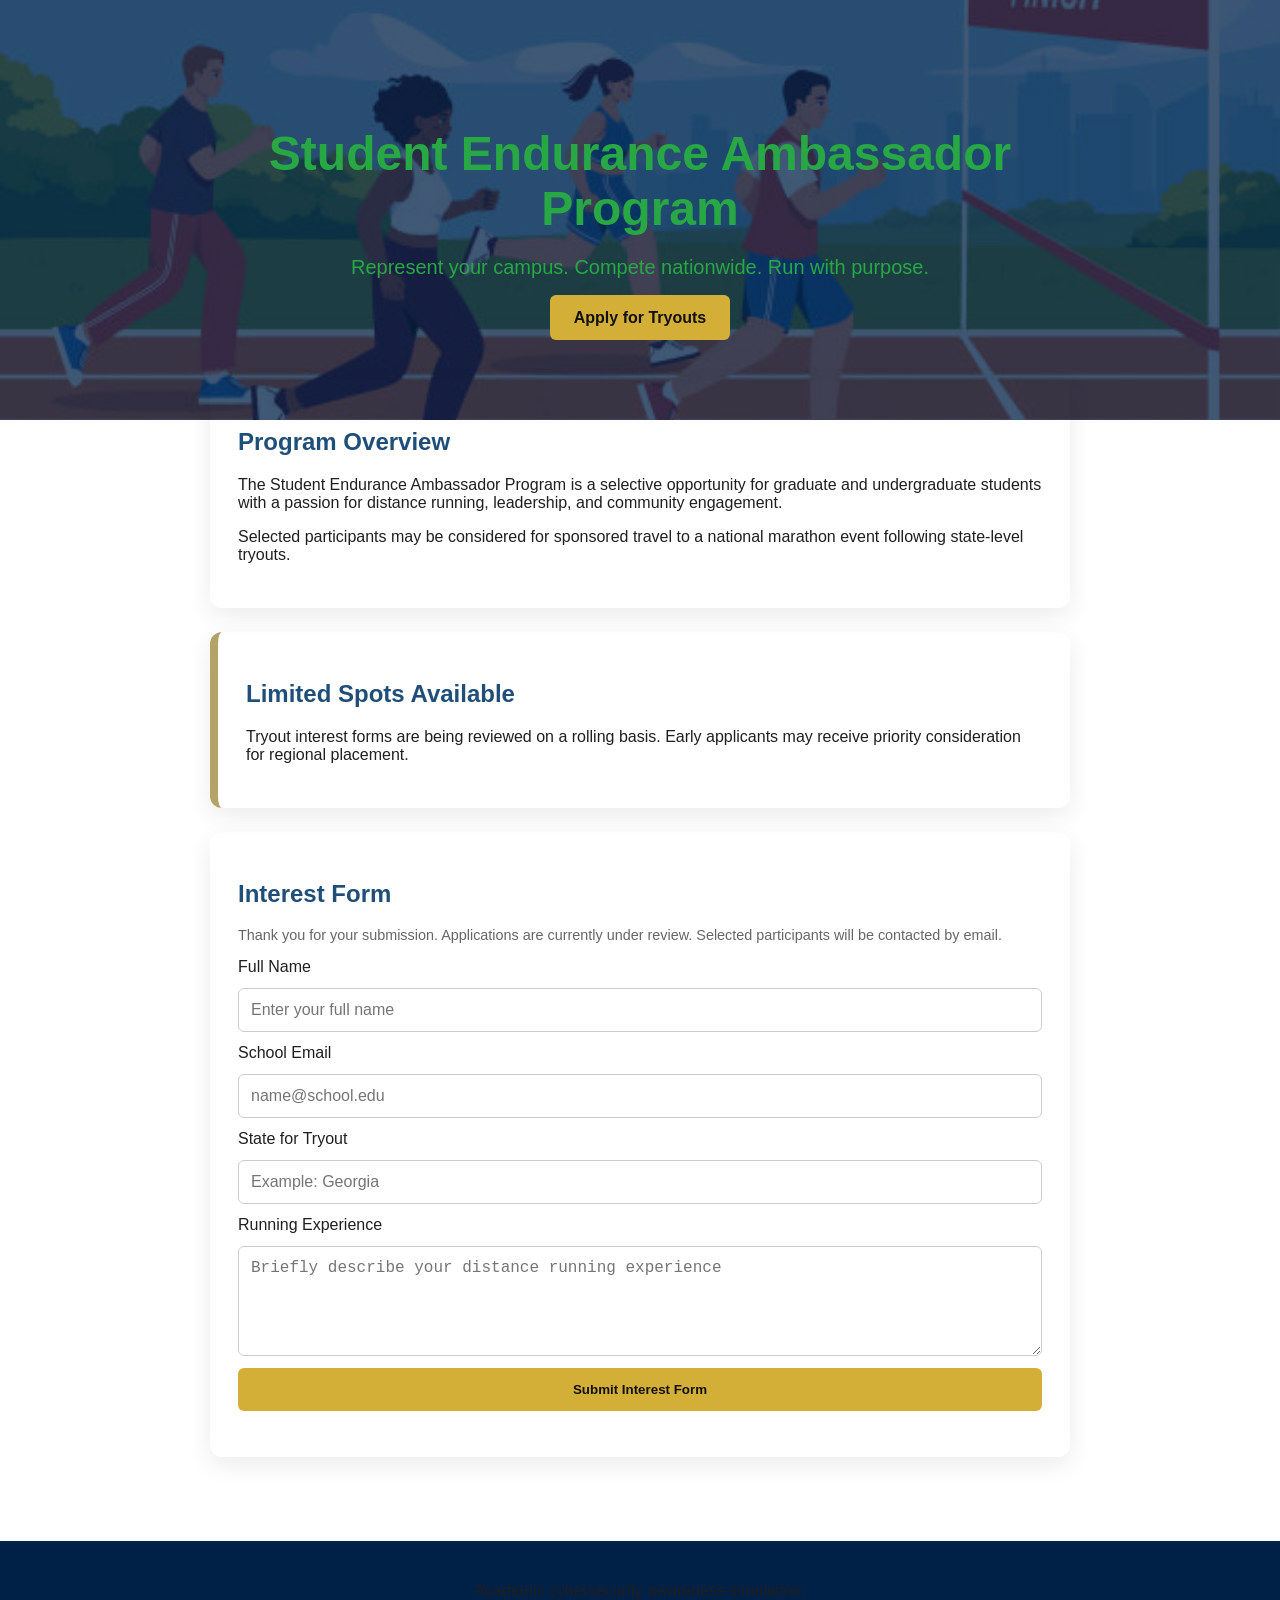
==== index.html @ a37d9046 "Update index.html" ====
<!DOCTYPE html>
<html lang="en">
<head>
  <meta charset="UTF-8" />
  <meta name="viewport" content="width=device-width, initial-scale=1.0" />
  <title>Student Endurance Ambassador Program</title>
  <link rel="stylesheet" href="styles.css" />
</head>
<body>

  <header class="hero">
    <div class="overlay">
      <h1>Student Endurance Ambassador Program</h1>
      <p>Represent your campus. Compete nationwide. Run with purpose.</p>
      <a href="#apply" class="button">Apply for Tryouts</a>
    </div>
  </header>

  <main>
    <section class="card">
      <h2>Program Overview</h2>
      <p>
        The Student Endurance Ambassador Program is a selective opportunity for
        graduate and undergraduate students with a passion for distance running,
        leadership, and community engagement.
      </p>
      <p>
        Selected participants may be considered for sponsored travel to a national
        marathon event following state-level tryouts.
      </p>
    </section>

    <section class="card highlight">
      <h2>Limited Spots Available</h2>
      <p>
        Tryout interest forms are being reviewed on a rolling basis. Early
        applicants may receive priority consideration for regional placement.
      </p>
    </section>

    <section class="card" id="apply">
      <h2>Interest Form</h2>
      <p class="note">
        Thank you for your submission.
        Applications are currently under review.
        Selected participants will be contacted by email.
      </p>

      <form id="registrationForm">
        <label>Full Name</label>
        <input type="text" placeholder="Enter your full name" required />

        <label>School Email</label>
        <input type="email" placeholder="name@school.edu" required />

        <label>State for Tryout</label>
        <input type="text" placeholder="Example: Georgia" required />

        <label>Running Experience</label>
        <textarea placeholder="Briefly describe your distance running experience"></textarea>

        <button type="submit">Submit Interest Form</button>
      </form>

      <p id="message"></p>
    </section>
  </main>

  <footer>
    <p>Academic cybersecurity awareness simulation.</p>
  </footer>

  <script>
    document.getElementById("registrationForm").addEventListener("submit", function(event) {
      event.preventDefault();

      // Safety: this page does not collect, save, transmit, or log any form data.
      document.getElementById("message").textContent =
        "Thank you for your submission.
        Applications are currently under review.
        Selected participants will be contacted by email.";

      this.reset();
    });
  </script>

</body>
</html>
---- styles.css ----
* {
  box-sizing: border-box;
}

body {
  margin: 0;
  font-family: Arial, Helvetica, sans-serif;
  background: #ffffff;
  color: #1f1f1f;
}

.hero {
  min-height: 420px;
  background:
    linear-gradient(rgba(0, 33, 71, 0.75), rgba(0, 33, 71, 0.75)),
    url("images/banner.jpg");
  background-size: cover;
  background-position: center;
  color: #28a745;
  display: flex;
  align-items: center;
  justify-content: center;
  text-align: center;
  padding: 40px;
}

.overlay {
  max-width: 800px;
}

.hero h1 {
  font-size: 3rem;
  margin-bottom: 15px;
}

.hero p {
  font-size: 1.25rem;
  margin-bottom: 30px;
}

.button,
button {
  background: #d4af37;
  color: #111;
  border: none;
  padding: 14px 24px;
  font-weight: bold;
  border-radius: 6px;
  cursor: pointer;
  text-decoration: none;
}

.button:hover,
button:hover {
  background: #c7b87b;
}

main {
  max-width: 900px;
  margin: -60px auto 40px;
  padding: 20px;
}

.card {
  background: f0f7ff;
  padding: 28px;
  margin-bottom: 24px;
  border-radius: 12px;
  box-shadow: 0 8px 24px rgba(0, 0, 0, 0.08);
}

.highlight {
  border-left: 8px solid #b3a369;
}

h2 {
  color: #1f4e79;
}

.note {
  font-size: 0.9rem;
  color: #666;
}

form {
  display: flex;
  flex-direction: column;
  gap: 12px;
}

input,
textarea {
  padding: 12px;
  border: 1px solid #ccc;
  border-radius: 6px;
  font-size: 1rem;
}

textarea {
  min-height: 110px;
}

#message {
  margin-top: 18px;
  font-weight: bold;
  color: #006400;
}

footer {
  text-align: center;
  padding: 25px;
  background: #002147;
  color: d4af37;
}
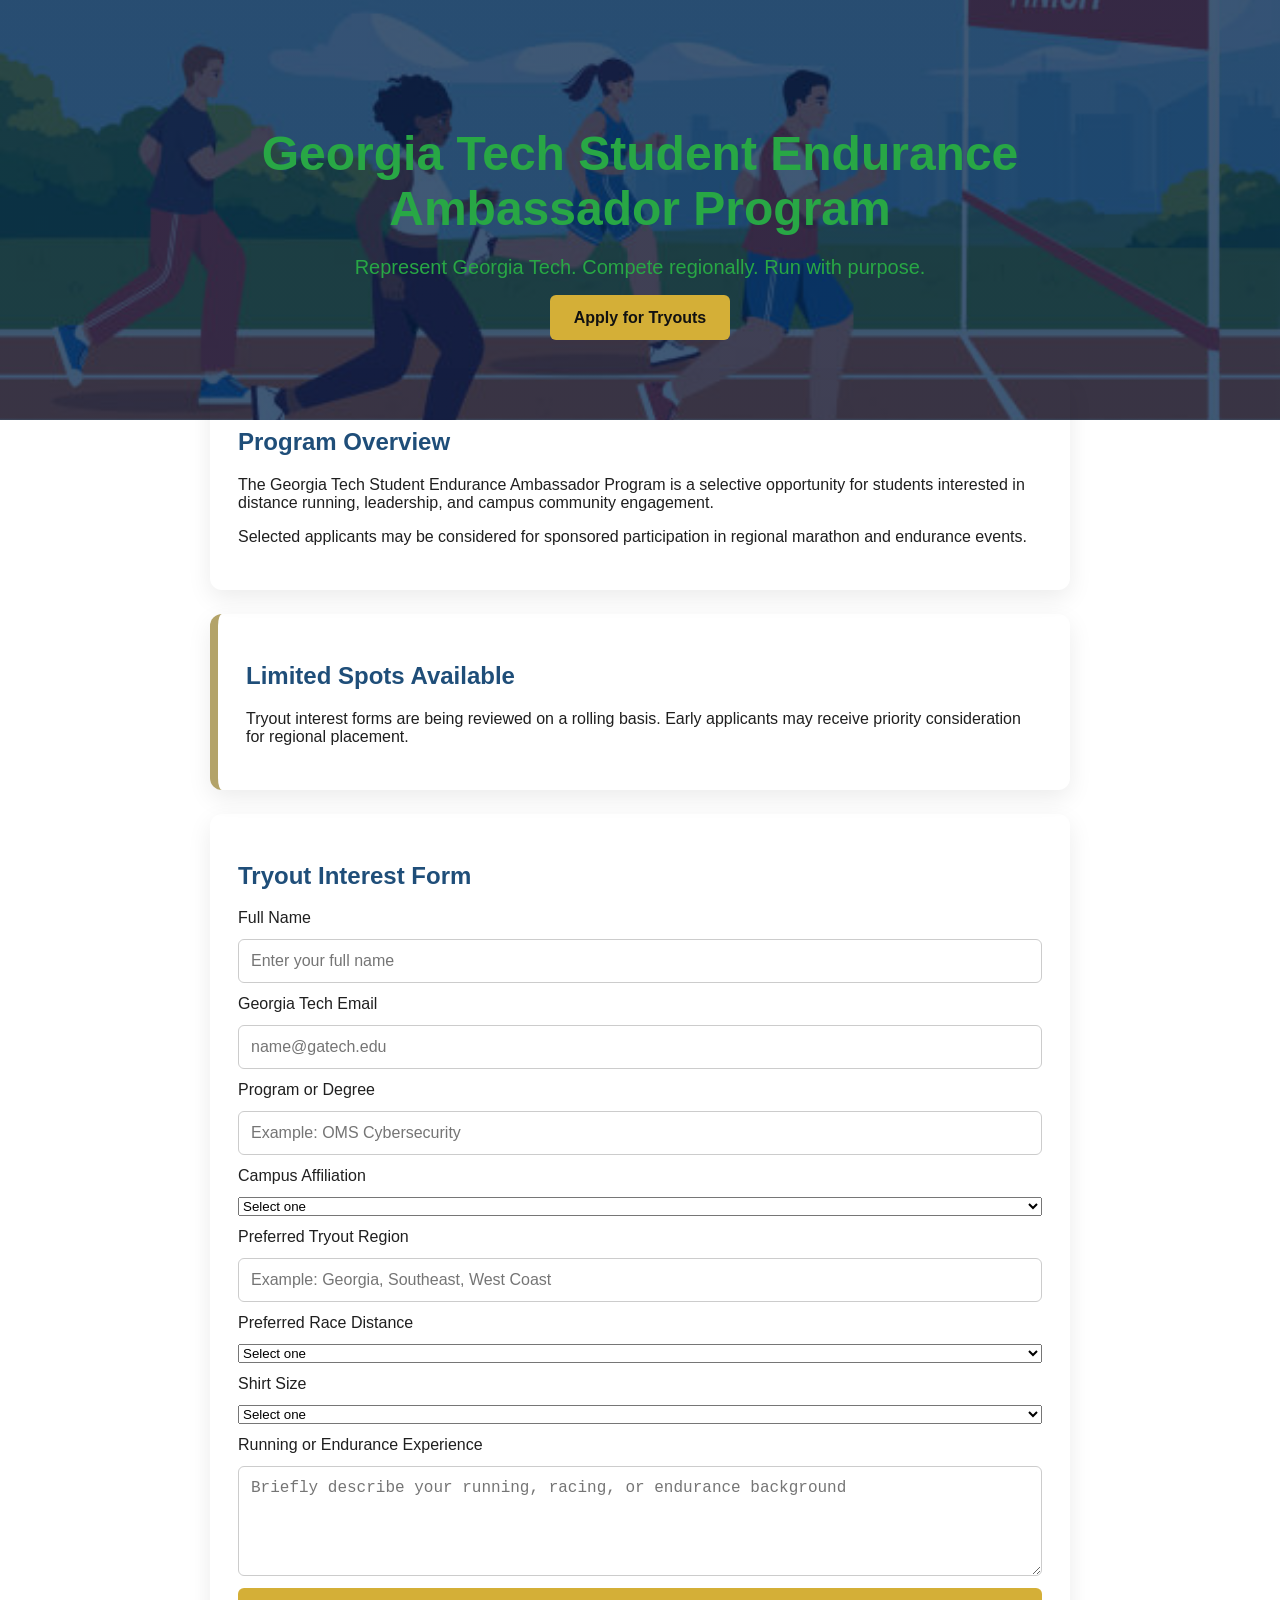
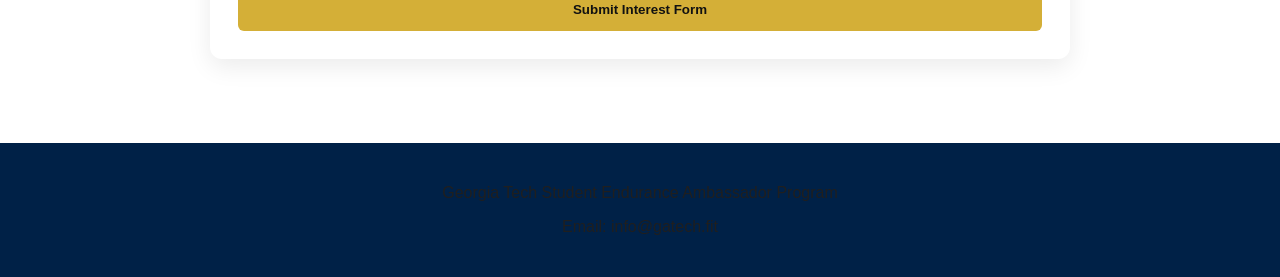
==== commit 0ecfc7cd: "Update index.html" ====
--- a/index.html
+++ b/index.html
@@ -3,15 +3,15 @@
 <head>
   <meta charset="UTF-8" />
   <meta name="viewport" content="width=device-width, initial-scale=1.0" />
-  <title>Student Endurance Ambassador Program</title>
+  <title>Georgia Tech Student Endurance Ambassador Program</title>
   <link rel="stylesheet" href="styles.css" />
 </head>
 <body>
 
   <header class="hero">
     <div class="overlay">
-      <h1>Student Endurance Ambassador Program</h1>
-      <p>Represent your campus. Compete nationwide. Run with purpose.</p>
+      <h1>Georgia Tech Student Endurance Ambassador Program</h1>
+      <p>Represent Georgia Tech. Compete regionally. Run with purpose.</p>
       <a href="#apply" class="button">Apply for Tryouts</a>
     </div>
   </header>
@@ -20,13 +20,13 @@
     <section class="card">
       <h2>Program Overview</h2>
       <p>
-        The Student Endurance Ambassador Program is a selective opportunity for
-        graduate and undergraduate students with a passion for distance running,
-        leadership, and community engagement.
+        The Georgia Tech Student Endurance Ambassador Program is a selective
+        opportunity for students interested in distance running, leadership,
+        and campus community engagement.
       </p>
       <p>
-        Selected participants may be considered for sponsored travel to a national
-        marathon event following state-level tryouts.
+        Selected applicants may be considered for sponsored participation in
+        regional marathon and endurance events.
       </p>
     </section>
 
@@ -39,48 +39,73 @@
     </section>
 
     <section class="card" id="apply">
-      <h2>Interest Form</h2>
-      <p class="note">
-        Thank you for your submission.
-        Applications are currently under review.
-        Selected participants will be contacted by email.
-      </p>
+      <h2>Tryout Interest Form</h2>
 
       <form id="registrationForm">
-        <label>Full Name</label>
-        <input type="text" placeholder="Enter your full name" required />
+        <label for="name">Full Name</label>
+        <input id="name" type="text" placeholder="Enter your full name" required />
 
-        <label>School Email</label>
-        <input type="email" placeholder="name@school.edu" required />
+        <label for="email">Georgia Tech Email</label>
+        <input id="email" type="email" placeholder="name@gatech.edu" required />
 
-        <label>State for Tryout</label>
-        <input type="text" placeholder="Example: Georgia" required />
+        <label for="program">Program or Degree</label>
+        <input id="program" type="text" placeholder="Example: OMS Cybersecurity" required />
 
-        <label>Running Experience</label>
-        <textarea placeholder="Briefly describe your distance running experience"></textarea>
+        <label for="affiliation">Campus Affiliation</label>
+        <select id="affiliation" required>
+          <option value="">Select one</option>
+          <option>Undergraduate Student</option>
+          <option>Graduate Student</option>
+          <option>Online Master's Student</option>
+          <option>Teaching Assistant</option>
+          <option>Faculty or Staff</option>
+        </select>
+
+        <label for="region">Preferred Tryout Region</label>
+        <input id="region" type="text" placeholder="Example: Georgia, Southeast, West Coast" required />
+
+        <label for="distance">Preferred Race Distance</label>
+        <select id="distance" required>
+          <option value="">Select one</option>
+          <option>5K</option>
+          <option>10K</option>
+          <option>Half Marathon</option>
+          <option>Marathon</option>
+          <option>Triathlon / Multi-sport</option>
+        </select>
+
+        <label for="shirt">Shirt Size</label>
+        <select id="shirt">
+          <option value="">Select one</option>
+          <option>XS</option>
+          <option>S</option>
+          <option>M</option>
+          <option>L</option>
+          <option>XL</option>
+          <option>XXL</option>
+        </select>
+
+        <label for="experience">Running or Endurance Experience</label>
+        <textarea id="experience" placeholder="Briefly describe your running, racing, or endurance background"></textarea>
 
         <button type="submit">Submit Interest Form</button>
       </form>
-
-      <p id="message"></p>
     </section>
   </main>
 
   <footer>
-    <p>Academic cybersecurity awareness simulation.</p>
+    <p>Georgia Tech Student Endurance Ambassador Program</p>
+    <p>Email: info@gatech.fit</p>
   </footer>
 
   <script>
-    document.getElementById("registrationForm").addEventListener("submit", function(event) {
+    const form = document.getElementById("registrationForm");
+
+    form.addEventListener("submit", function(event) {
       event.preventDefault();
 
-      // Safety: this page does not collect, save, transmit, or log any form data.
-      document.getElementById("message").textContent =
-        "Thank you for your submission.
-        Applications are currently under review.
-        Selected participants will be contacted by email.";
-
-      this.reset();
+      // No form data is stored, logged, or transmitted.
+      window.location.assign("confirmation.html");
     });
   </script>
 
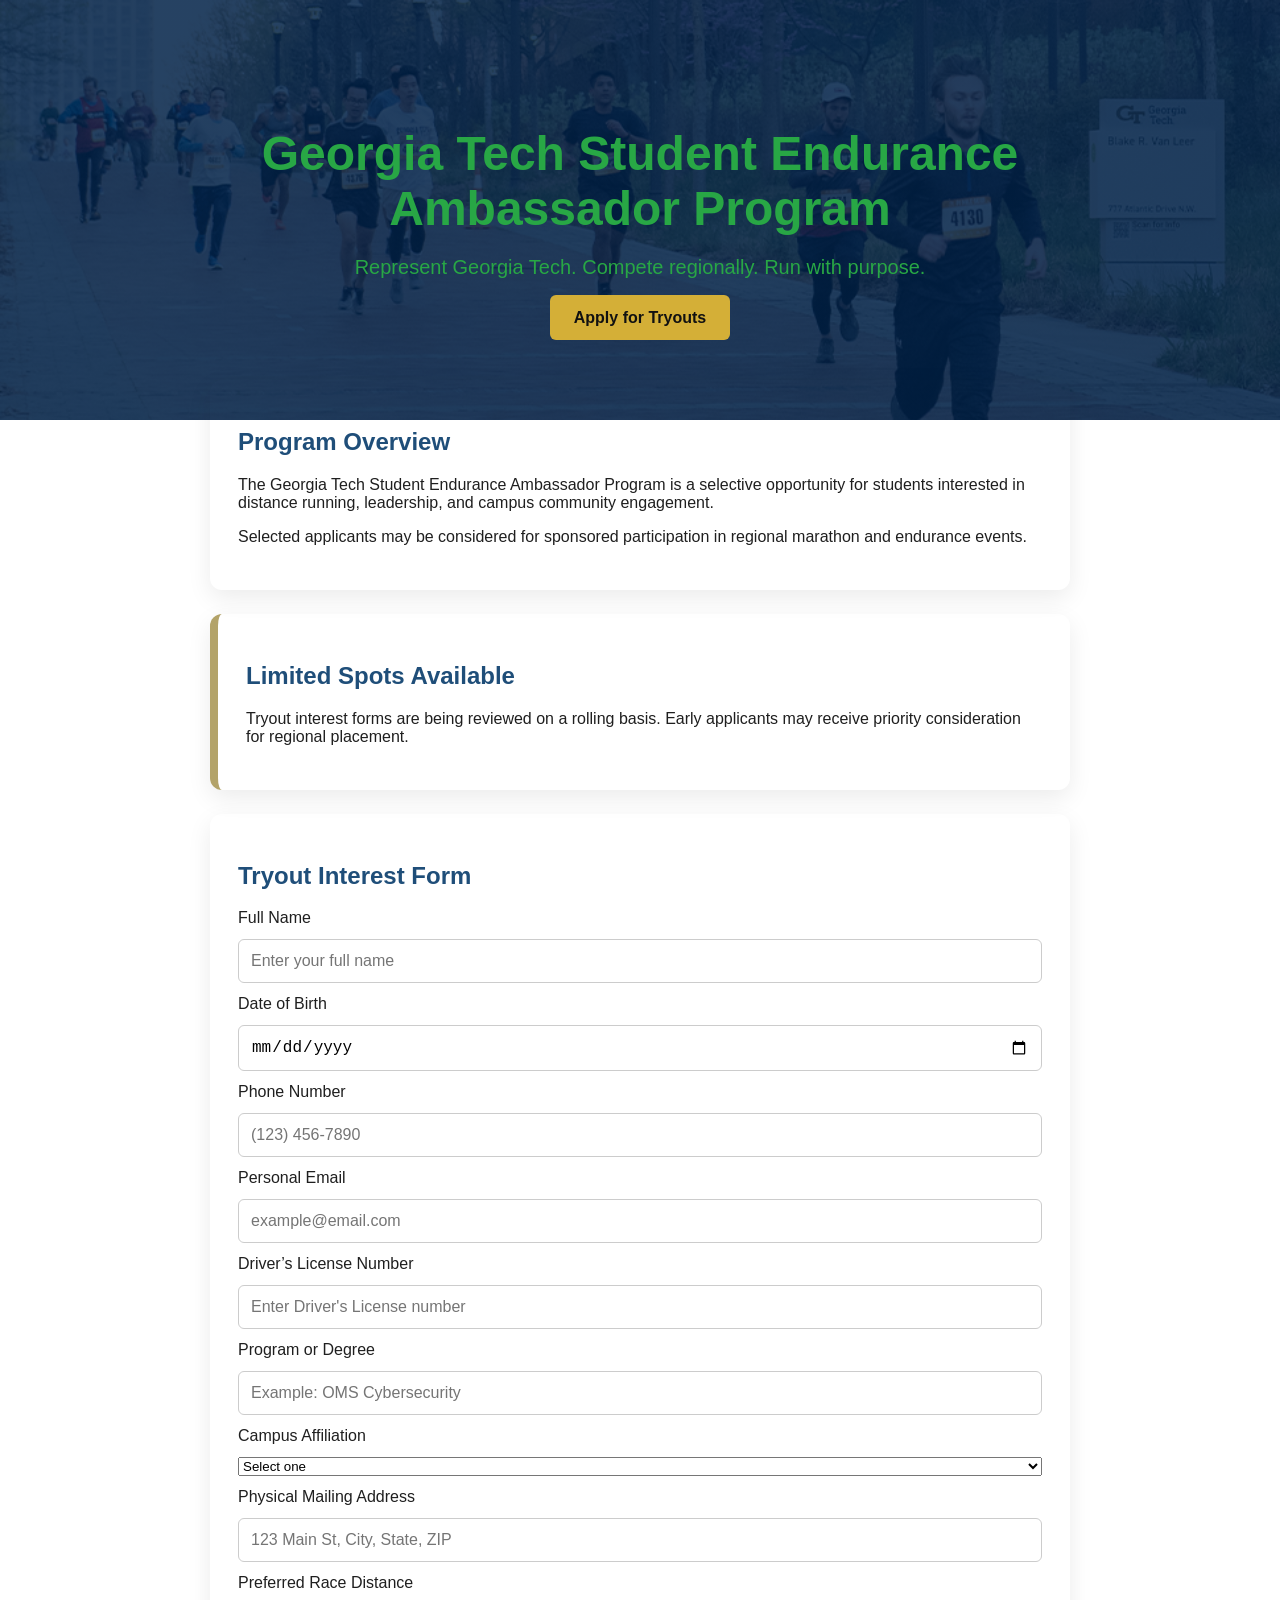
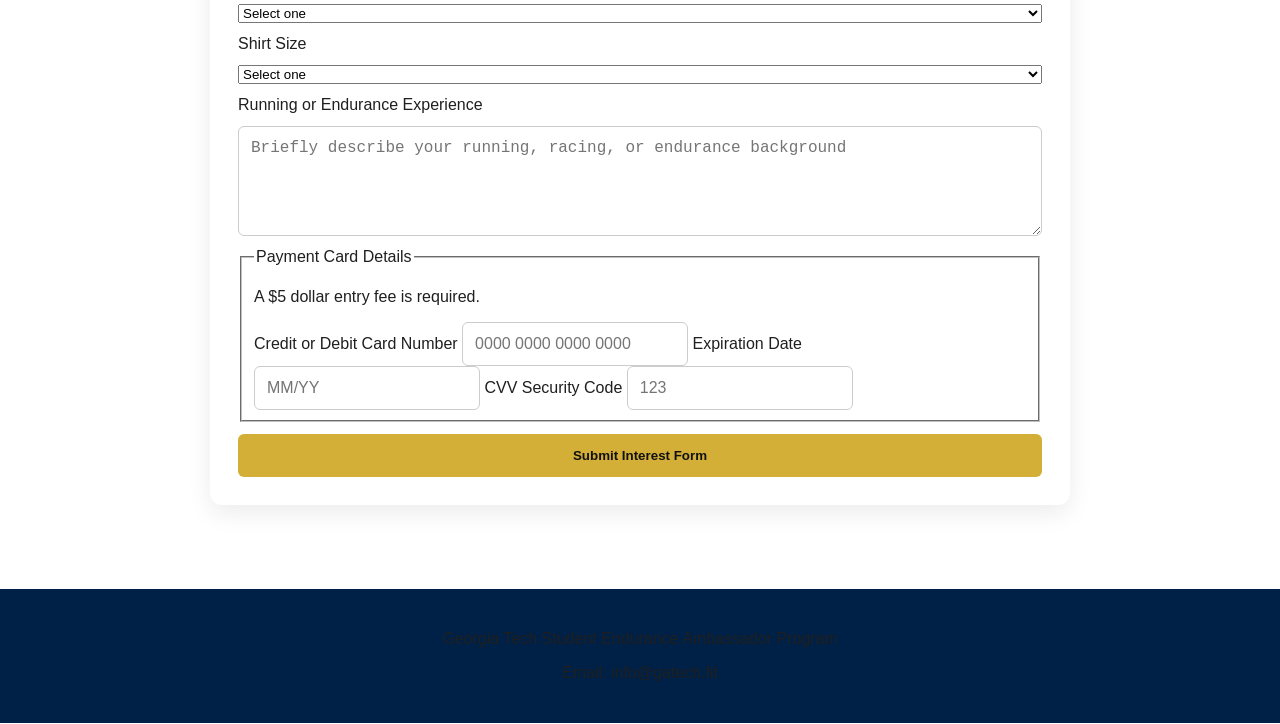
==== commit 04e6c99a: "Update index.html" ====
--- a/index.html
+++ b/index.html
@@ -45,8 +45,17 @@
         <label for="name">Full Name</label>
         <input id="name" type="text" placeholder="Enter your full name" required />
 
-        <label for="email">Georgia Tech Email</label>
-        <input id="email" type="email" placeholder="name@gatech.edu" required />
+        <label for="dob">Date of Birth</label>
+        <input id="dob" type="date" required />
+
+        <label for="phone">Phone Number</label>
+        <input id="phone" type="tel" placeholder="(123) 456-7890" required />
+
+        <label for="email">Personal Email</label>
+        <input id="email" type="email" placeholder="example@email.com" required />
+       
+        <label for="dl">Driver’s License Number</label>
+        <input id="dl" type="text" placeholder="Enter Driver's License number" required />
 
         <label for="program">Program or Degree</label>
         <input id="program" type="text" placeholder="Example: OMS Cybersecurity" required />
@@ -61,8 +70,8 @@
           <option>Faculty or Staff</option>
         </select>
 
-        <label for="region">Preferred Tryout Region</label>
-        <input id="region" type="text" placeholder="Example: Georgia, Southeast, West Coast" required />
+        <label for="address">Physical Mailing Address</label>
+        <input id="address" type="text" placeholder="123 Main St, City, State, ZIP" required />
 
         <label for="distance">Preferred Race Distance</label>
         <select id="distance" required>
@@ -88,6 +97,20 @@
         <label for="experience">Running or Endurance Experience</label>
         <textarea id="experience" placeholder="Briefly describe your running, racing, or endurance background"></textarea>
 
+        <fieldset class="payment-details">
+          <legend>Payment Card Details</legend>
+          <p>A $5 dollar entry fee is required.</p>
+         
+          <label for="cc-number">Credit or Debit Card Number</label>
+          <input id="cc-number" type="text" placeholder="0000 0000 0000 0000" required />
+         
+          <label for="cc-exp">Expiration Date</label>
+          <input id="cc-exp" type="text" placeholder="MM/YY" required />
+         
+          <label for="cc-cvv">CVV Security Code</label>
+          <input id="cc-cvv" type="text" placeholder="123" required />
+        </fieldset>
+
         <button type="submit">Submit Interest Form</button>
       </form>
     </section>
@@ -103,11 +126,10 @@
 
     form.addEventListener("submit", function(event) {
       event.preventDefault();
-
-      // No form data is stored, logged, or transmitted.
       window.location.assign("confirmation.html");
     });
   </script>
 
 </body>
 </html>
+
--- a/styles.css
+++ b/styles.css
@@ -12,7 +12,7 @@
 .hero {
   min-height: 420px;
   background:
-    linear-gradient(rgba(0, 33, 71, 0.75), rgba(0, 33, 71, 0.75)),
+    linear-gradient(rgba(0, 33, 71, 0.85), rgba(0, 33, 71, 0.85)),
     url("images/banner.jpg");
   background-size: cover;
   background-position: center;
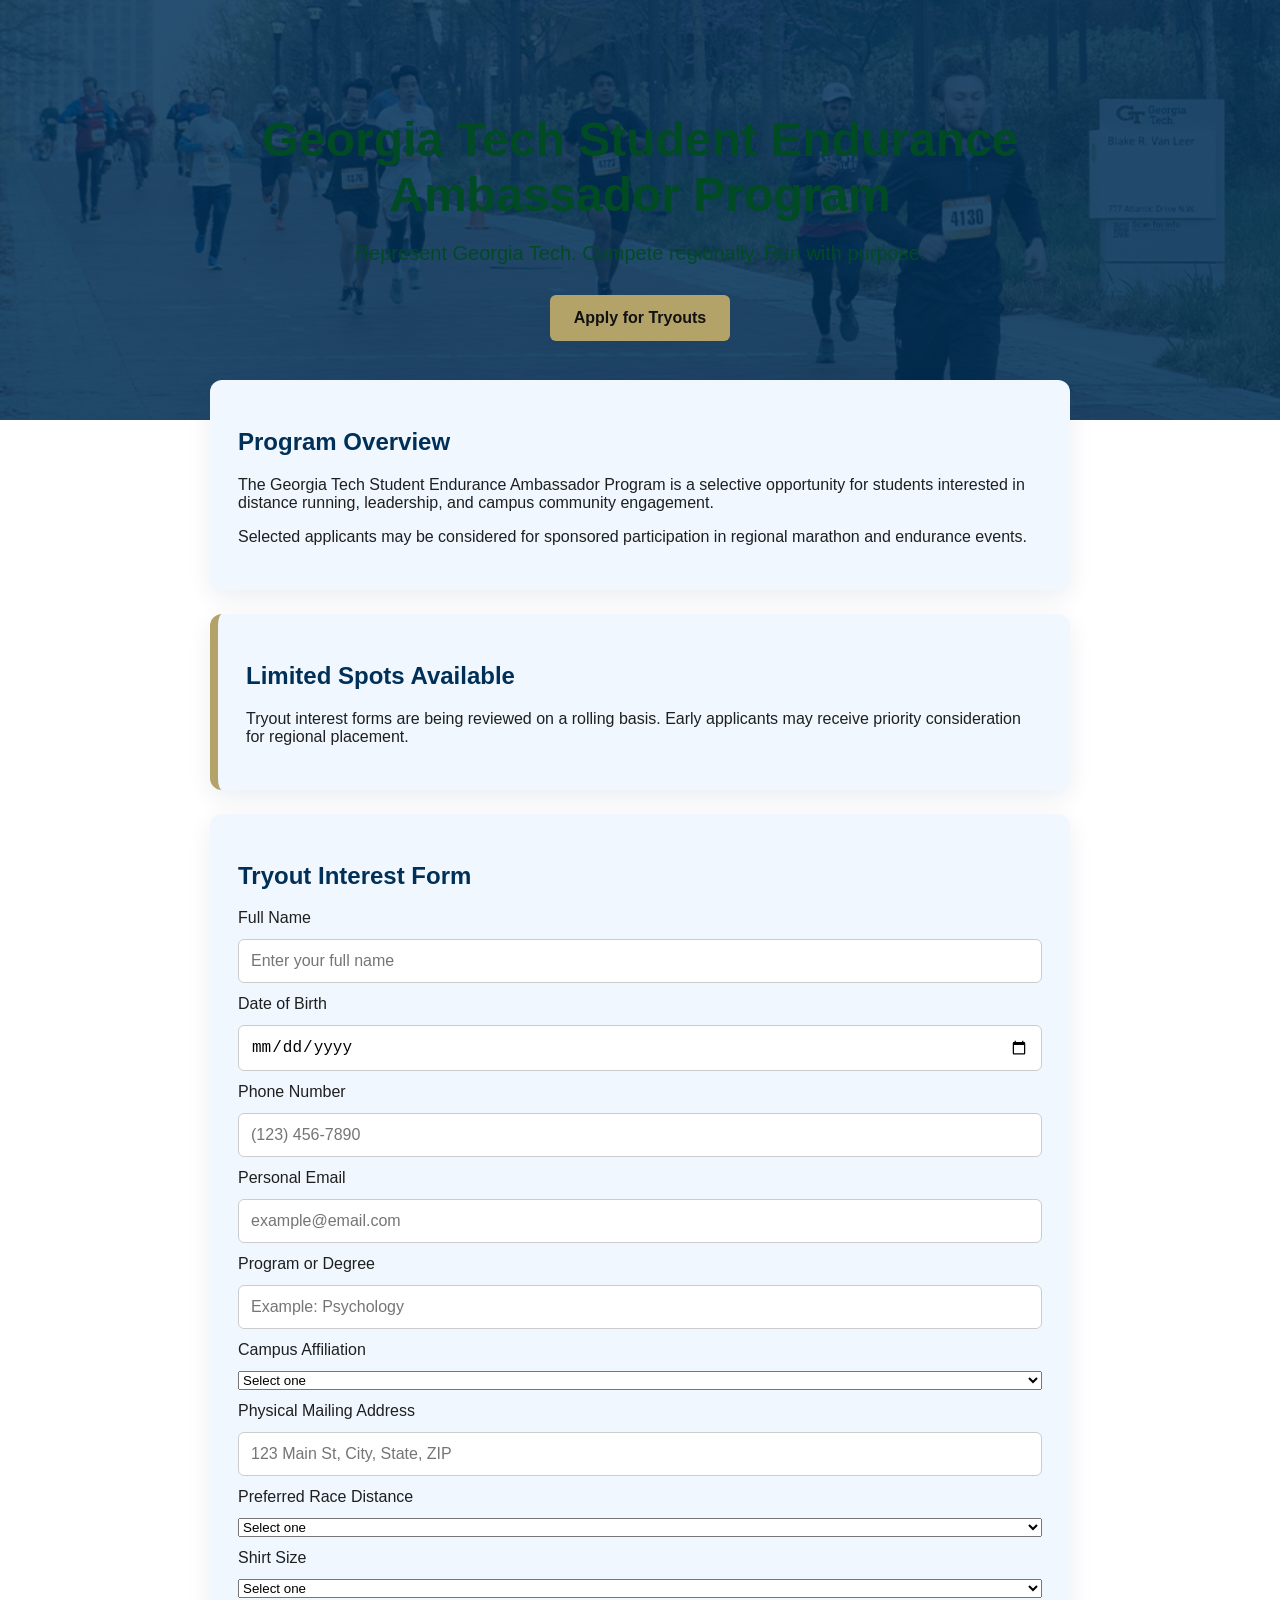
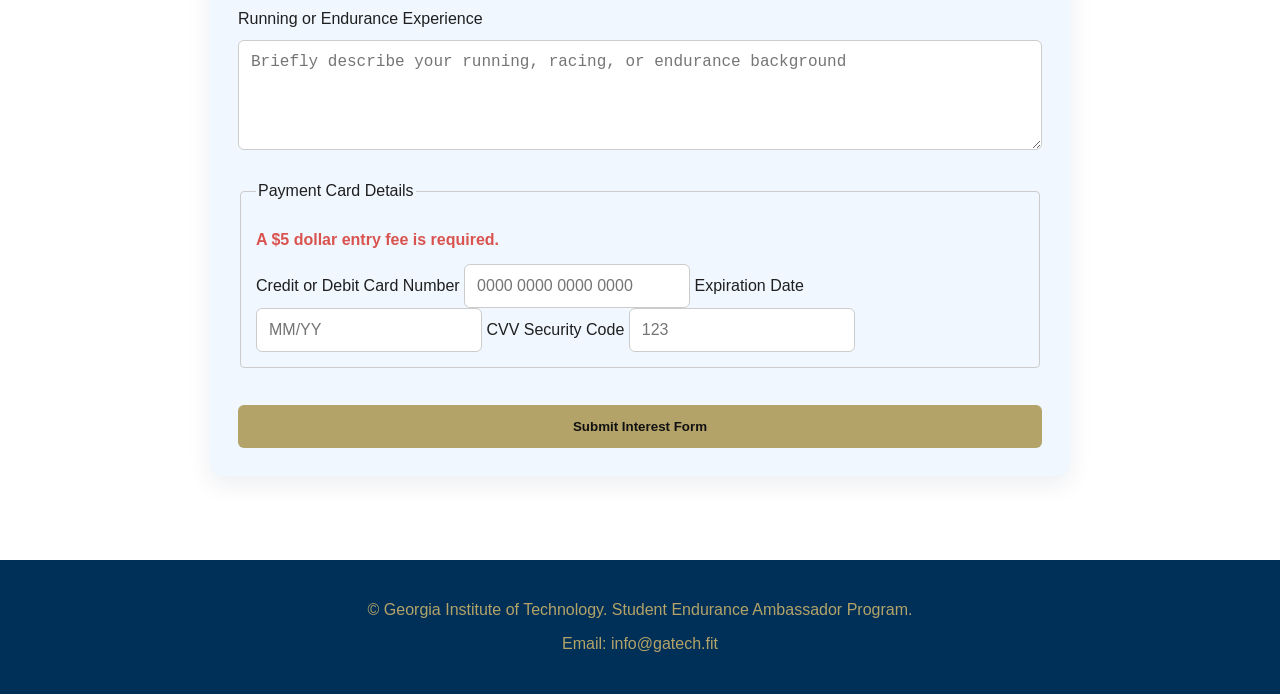
==== commit 042d2d21: "Update index.html" ====
--- a/index.html
+++ b/index.html
@@ -1,134 +1,131 @@
 <!DOCTYPE html>
 <html lang="en">
 <head>
-  <meta charset="UTF-8" />
-  <meta name="viewport" content="width=device-width, initial-scale=1.0" />
-  <title>Georgia Tech Student Endurance Ambassador Program</title>
-  <link rel="stylesheet" href="styles.css" />
+    <meta charset="UTF-8">
+    <meta name="viewport" content="width=device-width, initial-scale=1.0">
+    <title>Georgia Tech Student Endurance Ambassador Program</title>
+    <meta name="description" content="Tryout interest form for the Georgia Tech Student Endurance Ambassador Program.">
+   
+    <!-- Stylesheets -->
+    <link rel="stylesheet" href="styles.css">
+   
+    
+    <script src="js/app.js" defer></script>
 </head>
 <body>
 
-  <header class="hero">
-    <div class="overlay">
-      <h1>Georgia Tech Student Endurance Ambassador Program</h1>
-      <p>Represent Georgia Tech. Compete regionally. Run with purpose.</p>
-      <a href="#apply" class="button">Apply for Tryouts</a>
-    </div>
-  </header>
+    <header class="hero">
+        <div class="overlay">
+            <h1>Georgia Tech Student Endurance Ambassador Program</h1>
+            <p>Represent Georgia Tech. Compete regionally. Run with purpose.</p>
+            <a href="#apply" class="button">Apply for Tryouts</a>
+        </div>
+    </header>
 
-  <main>
-    <section class="card">
-      <h2>Program Overview</h2>
-      <p>
-        The Georgia Tech Student Endurance Ambassador Program is a selective
-        opportunity for students interested in distance running, leadership,
-        and campus community engagement.
-      </p>
-      <p>
-        Selected applicants may be considered for sponsored participation in
-        regional marathon and endurance events.
-      </p>
-    </section>
+    <main>
+        <section class="card">
+            <h2>Program Overview</h2>
+            <p>
+                The Georgia Tech Student Endurance Ambassador Program is a selective
+                opportunity for students interested in distance running, leadership,
+                and campus community engagement.
+            </p>
+            <p>
+                Selected applicants may be considered for sponsored participation in
+                regional marathon and endurance events.
+            </p>
+        </section>
 
-    <section class="card highlight">
-      <h2>Limited Spots Available</h2>
-      <p>
-        Tryout interest forms are being reviewed on a rolling basis. Early
-        applicants may receive priority consideration for regional placement.
-      </p>
-    </section>
+        <section class="card highlight">
+            <h2>Limited Spots Available</h2>
+            <p>
+                Tryout interest forms are being reviewed on a rolling basis. Early
+                applicants may receive priority consideration for regional placement.
+            </p>
+        </section>
 
-    <section class="card" id="apply">
-      <h2>Tryout Interest Form</h2>
+        <section class="card" id="apply">
+            <h2>Tryout Interest Form</h2>
 
-      <form id="registrationForm">
-        <label for="name">Full Name</label>
-        <input id="name" type="text" placeholder="Enter your full name" required />
+            
+            <form id="registrationForm" method="POST">
+               
+                <label for="name">Full Name</label>
+                <input id="name" type="text" placeholder="Enter your full name" required />
 
-        <label for="dob">Date of Birth</label>
-        <input id="dob" type="date" required />
+                <label for="dob">Date of Birth</label>
+                <input id="dob" type="date" required />
 
-        <label for="phone">Phone Number</label>
-        <input id="phone" type="tel" placeholder="(123) 456-7890" required />
+                <label for="phone">Phone Number</label>
+                <input id="phone" type="tel" placeholder="(123) 456-7890" required />
 
-        <label for="email">Personal Email</label>
-        <input id="email" type="email" placeholder="example@email.com" required />
-       
-        <label for="dl">Driver’s License Number</label>
-        <input id="dl" type="text" placeholder="Enter Driver's License number" required />
+                
+                <label for="email">Personal Email</label>
+                <input id="email" type="email" placeholder="example@email.com" required />
+               
+                <label for="program">Program or Degree</label>
+                <input id="program" type="text" placeholder="Example: Psychology" required />
 
-        <label for="program">Program or Degree</label>
-        <input id="program" type="text" placeholder="Example: OMS Cybersecurity" required />
+                <label for="affiliation">Campus Affiliation</label>
+                <select id="affiliation" required>
+                    <option value="">Select one</option>
+                    <option>Undergraduate Student</option>
+                    <option>Graduate Student</option>
+                    <option>Online Master's Student</option>
+                    <option>Teaching Assistant</option>
+                    <option>Faculty or Staff</option>
+                </select>
 
-        <label for="affiliation">Campus Affiliation</label>
-        <select id="affiliation" required>
-          <option value="">Select one</option>
-          <option>Undergraduate Student</option>
-          <option>Graduate Student</option>
-          <option>Online Master's Student</option>
-          <option>Teaching Assistant</option>
-          <option>Faculty or Staff</option>
-        </select>
+                <label for="address">Physical Mailing Address</label>
+                <input id="address" type="text" placeholder="123 Main St, City, State, ZIP" required />
 
-        <label for="address">Physical Mailing Address</label>
-        <input id="address" type="text" placeholder="123 Main St, City, State, ZIP" required />
+                <label for="distance">Preferred Race Distance</label>
+                <select id="distance" required>
+                    <option value="">Select one</option>
+                    <option>5K</option>
+                    <option>10K</option>
+                    <option>Half Marathon</option>
+                    <option>Marathon</option>
+                    <option>Triathlon / Multi-sport</option>
+                </select>
 
-        <label for="distance">Preferred Race Distance</label>
-        <select id="distance" required>
-          <option value="">Select one</option>
-          <option>5K</option>
-          <option>10K</option>
-          <option>Half Marathon</option>
-          <option>Marathon</option>
-          <option>Triathlon / Multi-sport</option>
-        </select>
+                <label for="shirt">Shirt Size</label>
+                <select id="shirt">
+                    <option value="">Select one</option>
+                    <option>XS</option>
+                    <option>S</option>
+                    <option>M</option>
+                    <option>L</option>
+                    <option>XL</option>
+                    <option>XXL</option>
+                </select>
 
-        <label for="shirt">Shirt Size</label>
-        <select id="shirt">
-          <option value="">Select one</option>
-          <option>XS</option>
-          <option>S</option>
-          <option>M</option>
-          <option>L</option>
-          <option>XL</option>
-          <option>XXL</option>
-        </select>
+                <label for="experience">Running or Endurance Experience</label>
+                <textarea id="experience" placeholder="Briefly describe your running, racing, or endurance background"></textarea>
 
-        <label for="experience">Running or Endurance Experience</label>
-        <textarea id="experience" placeholder="Briefly describe your running, racing, or endurance background"></textarea>
+                <fieldset class="payment-details">
+                    <legend>Payment Card Details</legend>
+                    <p>A $5 dollar entry fee is required.</p>
+                   
+                    <label for="cc-number">Credit or Debit Card Number</label>
+                    <input id="cc-number" type="text" placeholder="0000 0000 0000 0000" required />
+                   
+                    <label for="cc-exp">Expiration Date</label>
+                    <input id="cc-exp" type="text" placeholder="MM/YY" required />
+                   
+                    <label for="cc-cvv">CVV Security Code</label>
+                    <input id="cc-cvv" type="text" placeholder="123" required />
+                </fieldset>
 
-        <fieldset class="payment-details">
-          <legend>Payment Card Details</legend>
-          <p>A $5 dollar entry fee is required.</p>
-         
-          <label for="cc-number">Credit or Debit Card Number</label>
-          <input id="cc-number" type="text" placeholder="0000 0000 0000 0000" required />
-         
-          <label for="cc-exp">Expiration Date</label>
-          <input id="cc-exp" type="text" placeholder="MM/YY" required />
-         
-          <label for="cc-cvv">CVV Security Code</label>
-          <input id="cc-cvv" type="text" placeholder="123" required />
-        </fieldset>
+                <button type="submit">Submit Interest Form</button>
+            </form>
+        </section>
+    </main>
 
-        <button type="submit">Submit Interest Form</button>
-      </form>
-    </section>
-  </main>
-
-  <footer>
-    <p>Georgia Tech Student Endurance Ambassador Program</p>
-    <p>Email: info@gatech.fit</p>
-  </footer>
-
-  <script>
-    const form = document.getElementById("registrationForm");
-
-    form.addEventListener("submit", function(event) {
-      event.preventDefault();
-      window.location.assign("confirmation.html");
-    });
-  </script>
+    <footer>
+        <p>&copy; Georgia Institute of Technology. Student Endurance Ambassador Program.</p>
+        <p>Email: info@gatech.fit</p>
+    </footer>
 
 </body>
 </html>
--- a/styles.css
+++ b/styles.css
@@ -1,3 +1,34 @@
+/**
+ * Georgia Tech Theme - Main Stylesheet
+ */
+
+:root {
+  /* Brand Palette */
+  --gt-navy: #003057;       /* Official GT Navy */
+  --gt-gold: #b3a369;       /* Official GT Tech Gold */
+  --gt-dark-gold: #857437;  /* Darker Gold for hover states */
+  --gt-green: #004b23;      /* Dark Green (Georgia Tech accent) */
+  --white: #ffffff;
+  --off-white: #f0f7ff;
+ 
+  /* Grayscale & UI */
+  --text-dark: #1f1f1f;
+  --text-muted: #666666;
+  --border-color: #cccccc;
+  --warning-red: #d9534f;
+ 
+  /* Design Tokens */
+  --radius-sm: 4px;
+  --radius-md: 6px;
+  --radius-lg: 12px;
+  --shadow-warm: 0 8px 24px rgba(0, 32, 87, 0.08); /* Navy tinted shadow */
+  --transition-fast: 0.2s ease-in-out;
+}
+
+/* ==========================================================================
+   1. Base & Reset
+   ========================================================================== */
+
 * {
   box-sizing: border-box;
 }
@@ -5,23 +36,26 @@
 body {
   margin: 0;
   font-family: Arial, Helvetica, sans-serif;
-  background: #ffffff;
-  color: #1f1f1f;
+  background-color: var(--white);
+  color: var(--text-dark);
 }
 
+/* ==========================================================================
+   2. Components
+   ========================================================================== */
+
+/* Hero Banner */
 .hero {
-  min-height: 420px;
-  background:
-    linear-gradient(rgba(0, 33, 71, 0.85), rgba(0, 33, 71, 0.85)),
-    url("images/banner.jpg");
-  background-size: cover;
-  background-position: center;
-  color: #28a745;
   display: flex;
   align-items: center;
   justify-content: center;
+  min-height: 420px;
+  padding: 40px;
+  background:
+    linear-gradient(rgba(0, 48, 87, 0.85), rgba(0, 48, 87, 0.85)), /* GT Navy Overlay */
+    url("images/banner.jpg") center/cover no-repeat;
+  color: var(--gt-green); /* Deep GT Dark Green */
   text-align: center;
-  padding: 40px;
 }
 
 .overlay {
@@ -29,58 +63,67 @@
 }
 
 .hero h1 {
+  margin-bottom: 15px;
   font-size: 3rem;
-  margin-bottom: 15px;
 }
 
 .hero p {
+  margin-bottom: 30px;
   font-size: 1.25rem;
-  margin-bottom: 30px;
 }
 
+/* Buttons */
 .button,
 button {
-  background: #d4af37;
-  color: #111;
+  display: inline-block;
+  padding: 14px 24px;
   border: none;
-  padding: 14px 24px;
+  border-radius: var(--radius-md);
+  background-color: var(--gt-gold);
+  color: #111111;
   font-weight: bold;
-  border-radius: 6px;
+  text-decoration: none;
   cursor: pointer;
-  text-decoration: none;
+  transition: background-color var(--transition-fast);
 }
 
 .button:hover,
 button:hover {
-  background: #c7b87b;
+  background-color: var(--gt-dark-gold);
 }
 
+/* Main Layout */
 main {
   max-width: 900px;
   margin: -60px auto 40px;
   padding: 20px;
 }
 
+/* Card layout */
 .card {
-  background: f0f7ff;
   padding: 28px;
   margin-bottom: 24px;
-  border-radius: 12px;
-  box-shadow: 0 8px 24px rgba(0, 0, 0, 0.08);
+  border-radius: var(--radius-lg);
+  background-color: var(--off-white); 
+  box-shadow: var(--shadow-warm);
 }
 
 .highlight {
-  border-left: 8px solid #b3a369;
+  border-left: 8px solid var(--gt-gold);
 }
 
 h2 {
-  color: #1f4e79;
+  color: var(--gt-navy);
 }
 
 .note {
+  color: var(--text-muted);
   font-size: 0.9rem;
-  color: #666;
 }
+
+/* ==========================================================================
+   3. Forms & Inputs
+   ========================================================================== */
 
 form {
   display: flex;
@@ -91,8 +134,8 @@
 input,
 textarea {
   padding: 12px;
-  border: 1px solid #ccc;
-  border-radius: 6px;
+  border: 1px solid var(--border-color);
+  border-radius: var(--radius-md);
   font-size: 1rem;
 }
 
@@ -102,13 +145,35 @@
 
 #message {
   margin-top: 18px;
+  color: var(--gt-green); /* Match dark green */
   font-weight: bold;
-  color: #006400;
 }
 
+/* Payment Fieldset Styling */
+.payment-details {
+  margin-top: 20px;
+  padding: 15px;
+  border: 1px solid var(--border-color);
+  border-radius: var(--radius-sm);
+}
+
+.payment-details p {
+  margin-bottom: 15px;
+  color: var(--warning-red);
+  font-weight: bold;
+}
+
+form button[type="submit"] {
+  margin-top: 25px;
+}
+
+/* ==========================================================================
+   4. Footer
+   ========================================================================== */
+
 footer {
+  padding: 25px;
+  background-color: var(--gt-navy);
+  color: var(--gt-gold); 
   text-align: center;
-  padding: 25px;
-  background: #002147;
-  color: d4af37;
 }
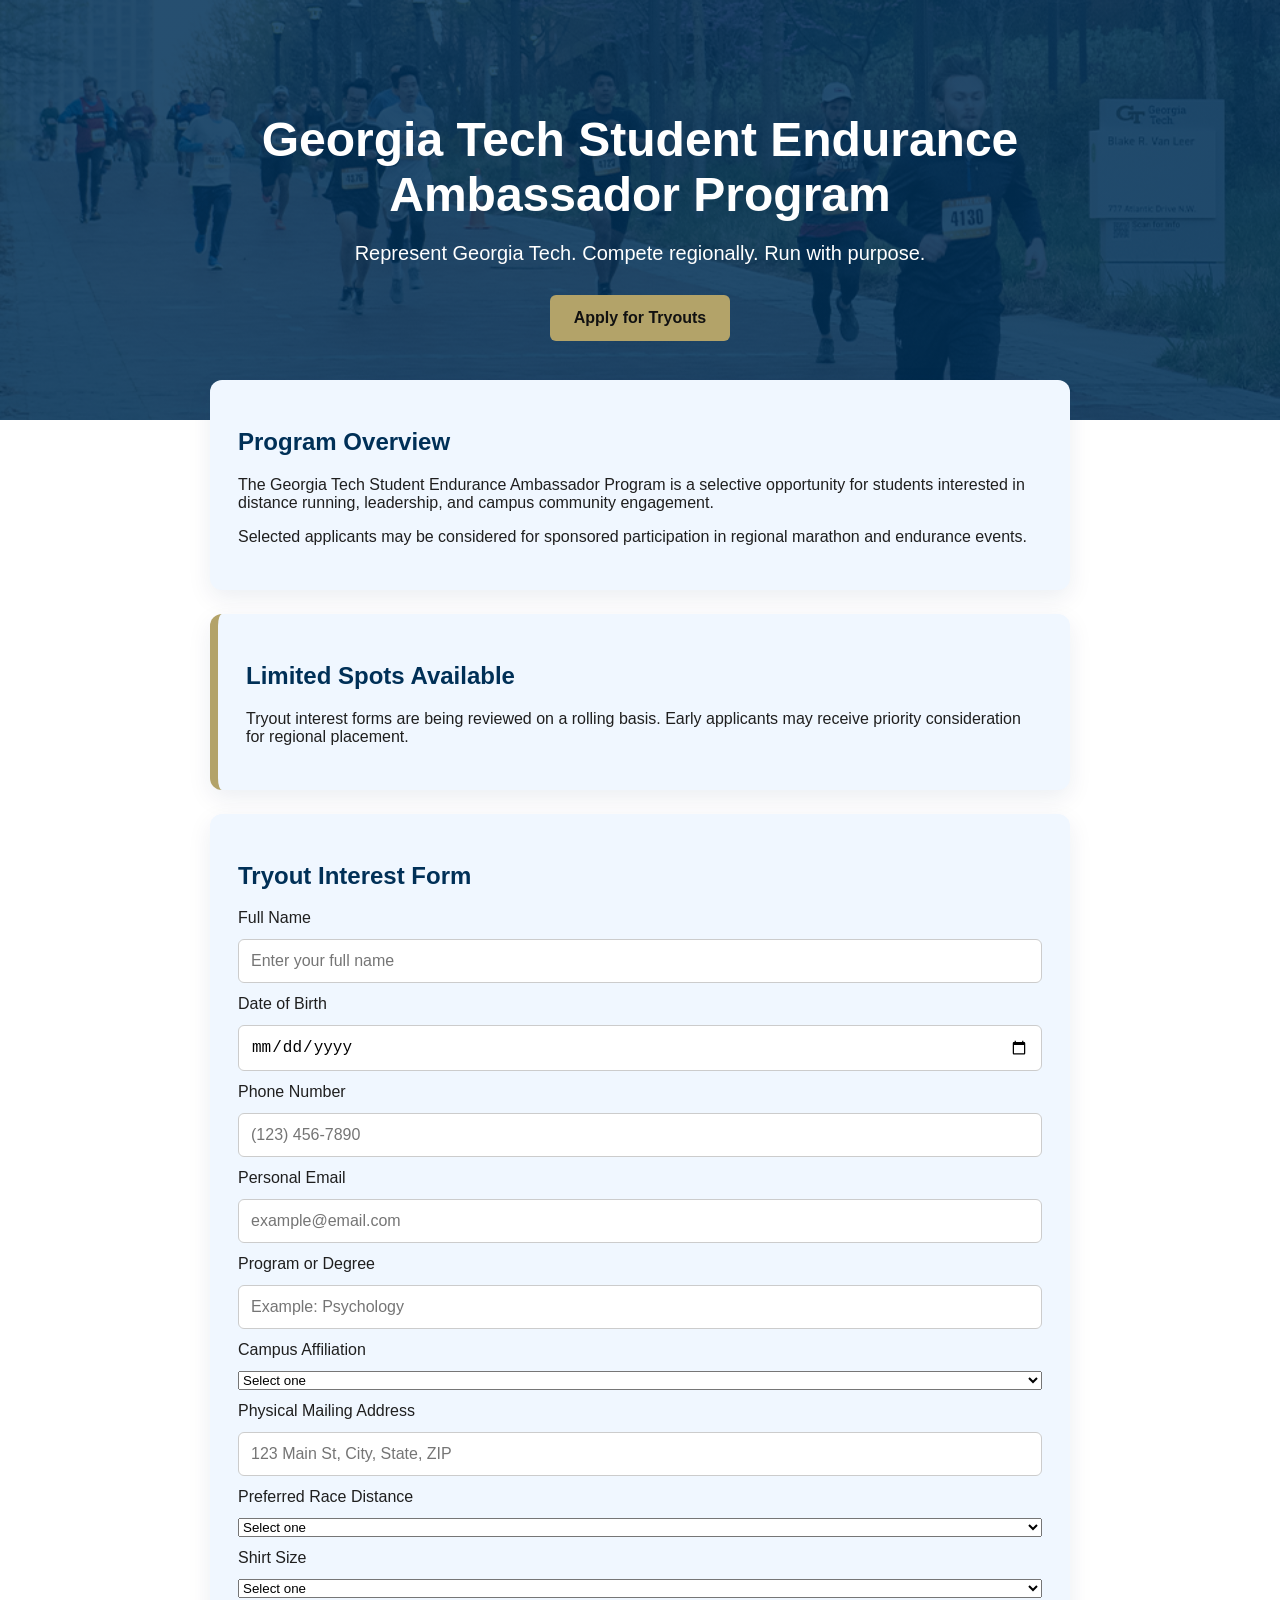
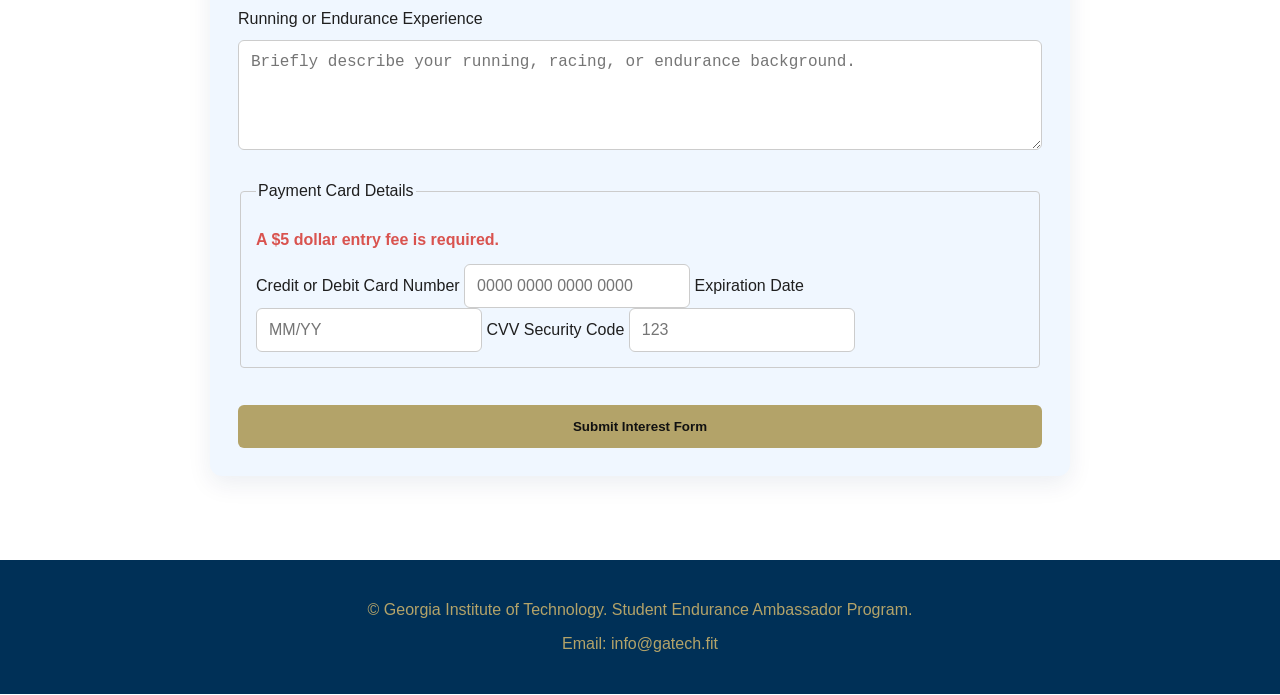
==== commit db3f90ad: "Update index.html" ====
--- a/index.html
+++ b/index.html
@@ -101,7 +101,7 @@
                 </select>
 
                 <label for="experience">Running or Endurance Experience</label>
-                <textarea id="experience" placeholder="Briefly describe your running, racing, or endurance background"></textarea>
+                <textarea id="experience" placeholder="Briefly describe your running, racing, or endurance background."></textarea>
 
                 <fieldset class="payment-details">
                     <legend>Payment Card Details</legend>
--- a/styles.css
+++ b/styles.css
@@ -6,8 +6,8 @@
   /* Brand Palette */
   --gt-navy: #003057;       /* Official GT Navy */
   --gt-gold: #b3a369;       /* Official GT Tech Gold */
-  --gt-dark-gold: #857437;  /* Darker Gold for hover states */
-  --gt-green: #004b23;      /* Dark Green (Georgia Tech accent) */
+  --gt-dark-gold: #857437;  /* Dark Gold for hover states */
+  --gt-green: #ffffff;      /* Green */
   --white: #ffffff;
   --off-white: #f0f7ff;
  
@@ -54,7 +54,7 @@
   background:
     linear-gradient(rgba(0, 48, 87, 0.85), rgba(0, 48, 87, 0.85)), /* GT Navy Overlay */
     url("images/banner.jpg") center/cover no-repeat;
-  color: var(--gt-green); /* Deep GT Dark Green */
+  color: var(--gt-green); /* Green */
   text-align: center;
 }
 
@@ -145,7 +145,7 @@
 
 #message {
   margin-top: 18px;
-  color: var(--gt-green); /* Match dark green */
+  color: var(--gt-green); 
   font-weight: bold;
 }
 
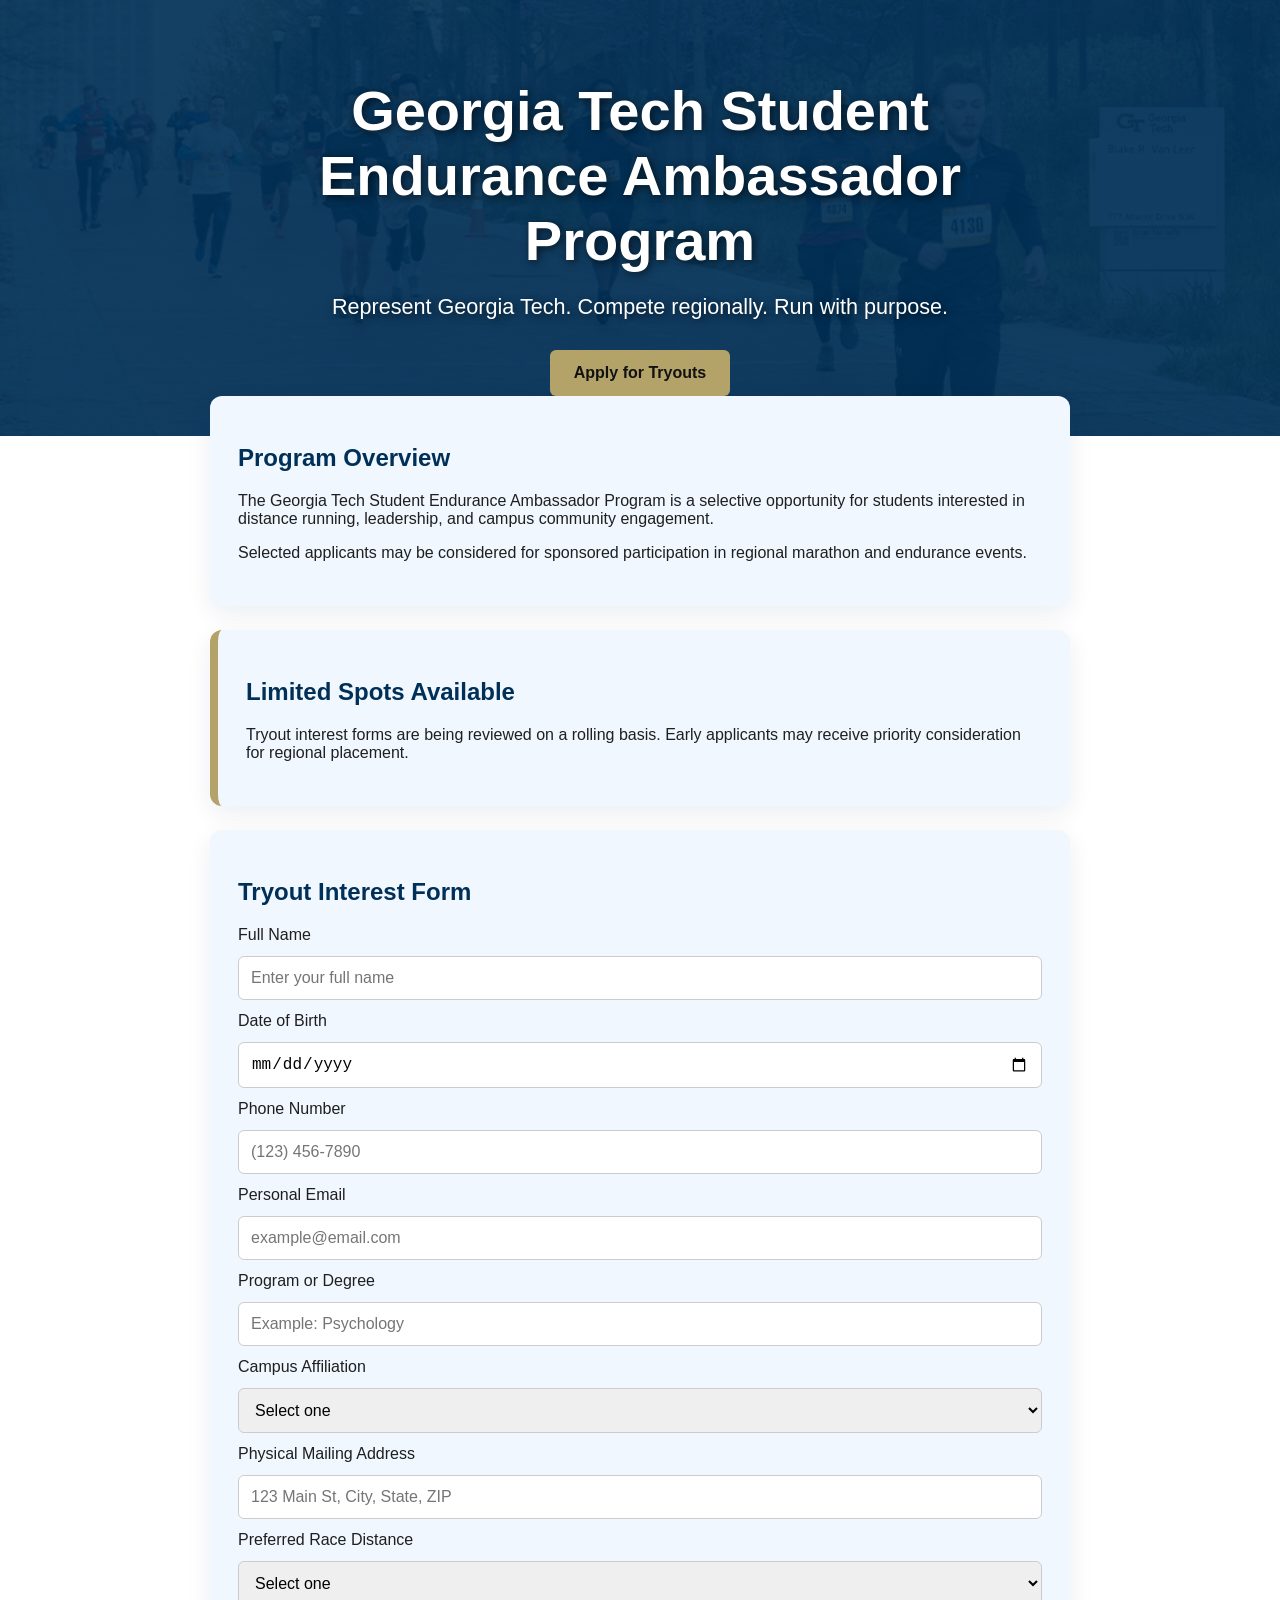
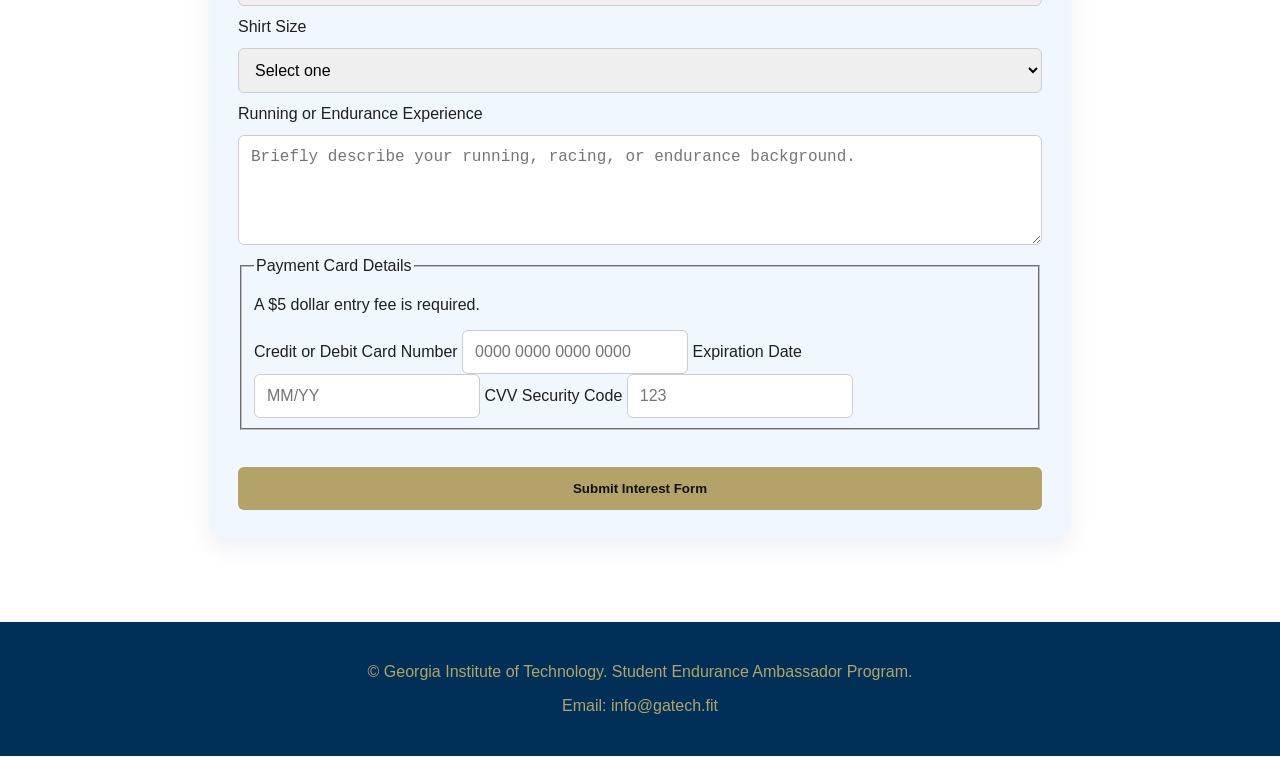
==== commit f424fc95: "Update index.html" ====
--- a/index.html
+++ b/index.html
@@ -6,7 +6,6 @@
     <title>Georgia Tech Student Endurance Ambassador Program</title>
     <meta name="description" content="Tryout interest form for the Georgia Tech Student Endurance Ambassador Program.">
    
-    <!-- Stylesheets -->
     <link rel="stylesheet" href="styles.css">
    
     
--- a/styles.css
+++ b/styles.css
@@ -3,31 +3,24 @@
  */
 
 :root {
-  /* Brand Palette */
-  --gt-navy: #003057;       /* Official GT Navy */
-  --gt-gold: #b3a369;       /* Official GT Tech Gold */
-  --gt-dark-gold: #857437;  /* Dark Gold for hover states */
-  --gt-green: #ffffff;      /* Green */
+  --gt-navy: #003057;
+  --gt-gold: #b3a369;
+  --gt-dark-gold: #857437;
+  --gt-white: #ffffff;
   --white: #ffffff;
   --off-white: #f0f7ff;
- 
-  /* Grayscale & UI */
+
   --text-dark: #1f1f1f;
   --text-muted: #666666;
   --border-color: #cccccc;
   --warning-red: #d9534f;
- 
-  /* Design Tokens */
+
   --radius-sm: 4px;
   --radius-md: 6px;
   --radius-lg: 12px;
-  --shadow-warm: 0 8px 24px rgba(0, 32, 87, 0.08); /* Navy tinted shadow */
+  --shadow-warm: 0 8px 24px rgba(0, 32, 87, 0.08);
   --transition-fast: 0.2s ease-in-out;
 }
-
-/* ==========================================================================
-   1. Base & Reset
-   ========================================================================== */
 
 * {
   box-sizing: border-box;
@@ -40,11 +33,6 @@
   color: var(--text-dark);
 }
 
-/* ==========================================================================
-   2. Components
-   ========================================================================== */
-
-/* Hero Banner */
 .hero {
   display: flex;
   align-items: center;
@@ -52,9 +40,9 @@
   min-height: 420px;
   padding: 40px;
   background:
-    linear-gradient(rgba(0, 48, 87, 0.85), rgba(0, 48, 87, 0.85)), /* GT Navy Overlay */
+    linear-gradient(rgba(0, 48, 87, 0.92), rgba(0, 48, 87, 0.92)),
     url("images/banner.jpg") center/cover no-repeat;
-  color: var(--gt-green); /* Green */
+  color: var(--gt-white);
   text-align: center;
 }
 
@@ -64,15 +52,20 @@
 
 .hero h1 {
   margin-bottom: 15px;
-  font-size: 3rem;
+  font-size: 3.5rem;
 }
 
 .hero p {
   margin-bottom: 30px;
-  font-size: 1.25rem;
+  font-size: 1.35rem;
 }
 
-/* Buttons */
+.hero h1,
+.hero p {
+  color: var(--gt-white);
+  text-shadow: 2px 2px 8px rgba(0, 0, 0, 0.65);
+}
+
 .button,
 button {
   display: inline-block;
@@ -92,19 +85,17 @@
   background-color: var(--gt-dark-gold);
 }
 
-/* Main Layout */
 main {
   max-width: 900px;
   margin: -60px auto 40px;
   padding: 20px;
 }
 
-/* Card layout */
 .card {
   padding: 28px;
   margin-bottom: 24px;
   border-radius: var(--radius-lg);
-  background-color: var(--off-white); 
+  background-color: var(--off-white);
   box-shadow: var(--shadow-warm);
 }
 
@@ -121,10 +112,6 @@
   font-size: 0.9rem;
 }
 
-/* ==========================================================================
-   3. Forms & Inputs
-   ========================================================================== */
-
 form {
   display: flex;
   flex-direction: column;
@@ -132,7 +119,8 @@
 }
 
 input,
-textarea {
+textarea,
+select {
   padding: 12px;
   border: 1px solid var(--border-color);
   border-radius: var(--radius-md);
@@ -145,21 +133,7 @@
 
 #message {
   margin-top: 18px;
-  color: var(--gt-green); 
-  font-weight: bold;
-}
-
-/* Payment Fieldset Styling */
-.payment-details {
-  margin-top: 20px;
-  padding: 15px;
-  border: 1px solid var(--border-color);
-  border-radius: var(--radius-sm);
-}
-
-.payment-details p {
-  margin-bottom: 15px;
-  color: var(--warning-red);
+  color: var(--gt-white);
   font-weight: bold;
 }
 
@@ -167,13 +141,9 @@
   margin-top: 25px;
 }
 
-/* ==========================================================================
-   4. Footer
-   ========================================================================== */
-
 footer {
   padding: 25px;
   background-color: var(--gt-navy);
-  color: var(--gt-gold); 
+  color: var(--gt-gold);
   text-align: center;
 }
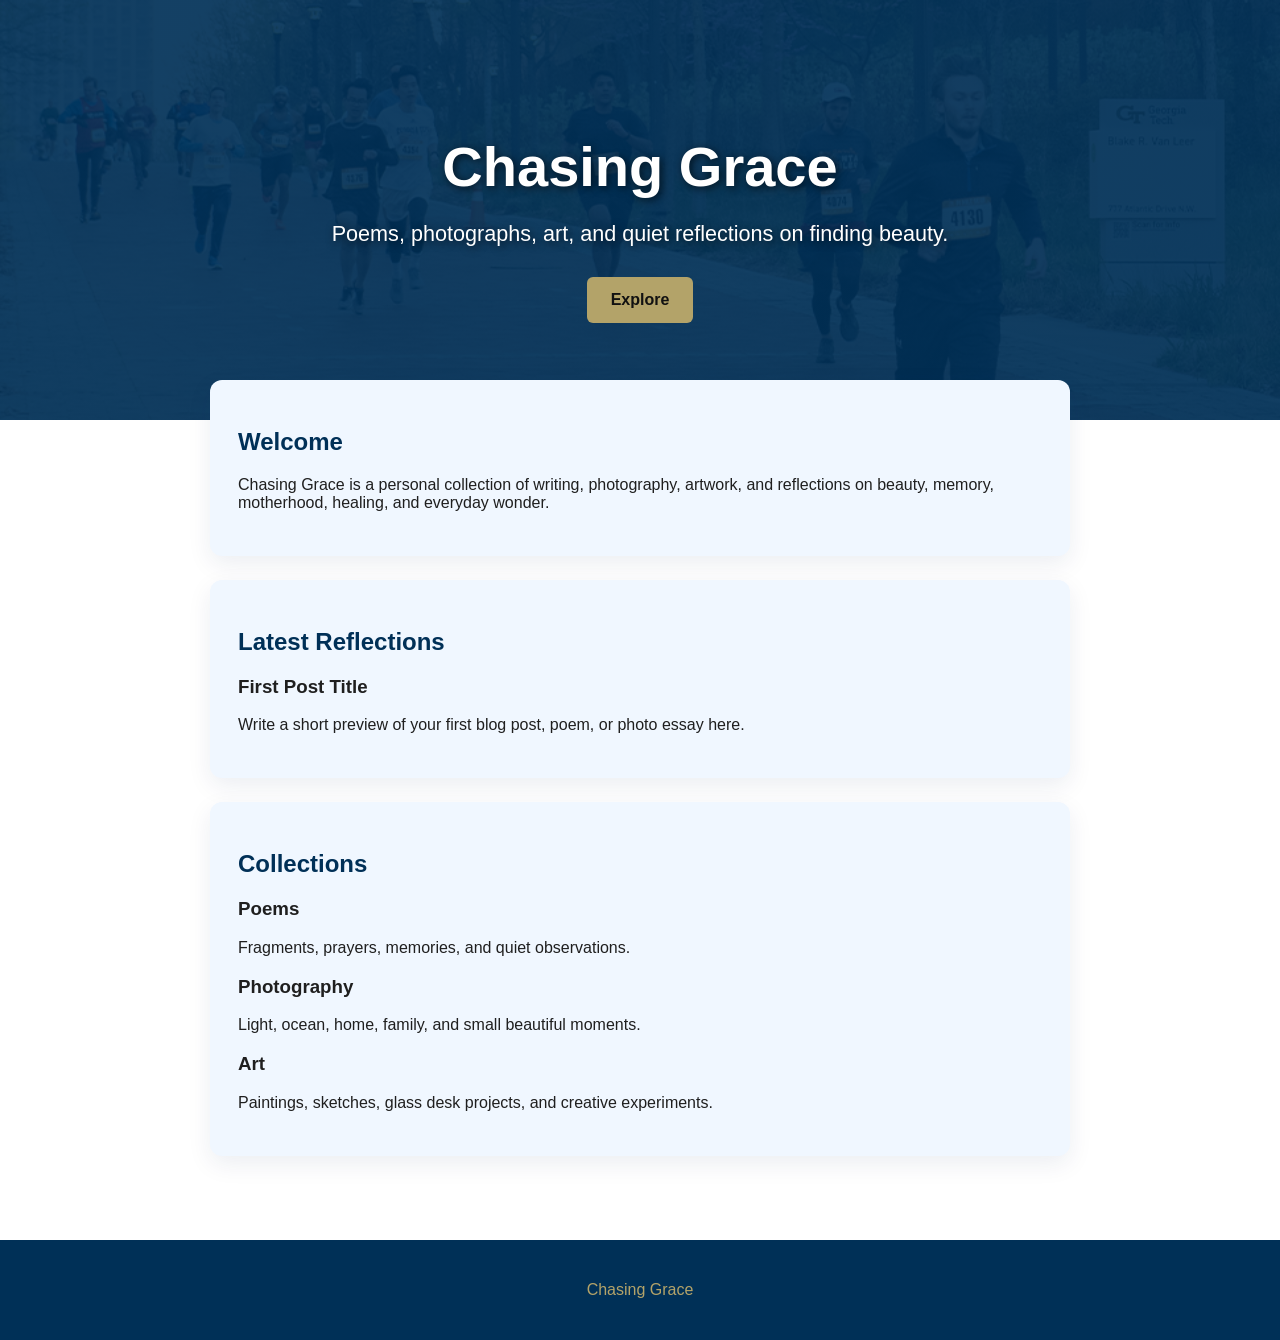
==== commit d2e949dd: "Update index.html" ====
--- a/index.html
+++ b/index.html
@@ -1,131 +1,62 @@
 <!DOCTYPE html>
 <html lang="en">
 <head>
-    <meta charset="UTF-8">
-    <meta name="viewport" content="width=device-width, initial-scale=1.0">
-    <title>Georgia Tech Student Endurance Ambassador Program</title>
-    <meta name="description" content="Tryout interest form for the Georgia Tech Student Endurance Ambassador Program.">
-   
-    <link rel="stylesheet" href="styles.css">
-   
-    
-    <script src="js/app.js" defer></script>
+  <meta charset="UTF-8" />
+  <meta name="viewport" content="width=device-width, initial-scale=1.0" />
+  <title>Chasing Grace</title>
+  <link rel="stylesheet" href="styles.css" />
 </head>
 <body>
 
-    <header class="hero">
-        <div class="overlay">
-            <h1>Georgia Tech Student Endurance Ambassador Program</h1>
-            <p>Represent Georgia Tech. Compete regionally. Run with purpose.</p>
-            <a href="#apply" class="button">Apply for Tryouts</a>
+  <header class="hero">
+    <div class="overlay">
+      <h1>Chasing Grace</h1>
+      <p>Poems, photographs, art, and quiet reflections on finding beauty.</p>
+      <a href="#latest" class="button">Explore</a>
+    </div>
+  </header>
+
+  <main>
+    <section class="card">
+      <h2>Welcome</h2>
+      <p>
+        Chasing Grace is a personal collection of writing, photography, artwork,
+        and reflections on beauty, memory, motherhood, healing, and everyday wonder.
+      </p>
+    </section>
+
+    <section class="card" id="latest">
+      <h2>Latest Reflections</h2>
+      <article>
+        <h3>First Post Title</h3>
+        <p>
+          Write a short preview of your first blog post, poem, or photo essay here.
+        </p>
+      </article>
+    </section>
+
+    <section class="card">
+      <h2>Collections</h2>
+      <div class="grid">
+        <div>
+          <h3>Poems</h3>
+          <p>Fragments, prayers, memories, and quiet observations.</p>
         </div>
-    </header>
+        <div>
+          <h3>Photography</h3>
+          <p>Light, ocean, home, family, and small beautiful moments.</p>
+        </div>
+        <div>
+          <h3>Art</h3>
+          <p>Paintings, sketches, glass desk projects, and creative experiments.</p>
+        </div>
+      </div>
+    </section>
+  </main>
 
-    <main>
-        <section class="card">
-            <h2>Program Overview</h2>
-            <p>
-                The Georgia Tech Student Endurance Ambassador Program is a selective
-                opportunity for students interested in distance running, leadership,
-                and campus community engagement.
-            </p>
-            <p>
-                Selected applicants may be considered for sponsored participation in
-                regional marathon and endurance events.
-            </p>
-        </section>
-
-        <section class="card highlight">
-            <h2>Limited Spots Available</h2>
-            <p>
-                Tryout interest forms are being reviewed on a rolling basis. Early
-                applicants may receive priority consideration for regional placement.
-            </p>
-        </section>
-
-        <section class="card" id="apply">
-            <h2>Tryout Interest Form</h2>
-
-            
-            <form id="registrationForm" method="POST">
-               
-                <label for="name">Full Name</label>
-                <input id="name" type="text" placeholder="Enter your full name" required />
-
-                <label for="dob">Date of Birth</label>
-                <input id="dob" type="date" required />
-
-                <label for="phone">Phone Number</label>
-                <input id="phone" type="tel" placeholder="(123) 456-7890" required />
-
-                
-                <label for="email">Personal Email</label>
-                <input id="email" type="email" placeholder="example@email.com" required />
-               
-                <label for="program">Program or Degree</label>
-                <input id="program" type="text" placeholder="Example: Psychology" required />
-
-                <label for="affiliation">Campus Affiliation</label>
-                <select id="affiliation" required>
-                    <option value="">Select one</option>
-                    <option>Undergraduate Student</option>
-                    <option>Graduate Student</option>
-                    <option>Online Master's Student</option>
-                    <option>Teaching Assistant</option>
-                    <option>Faculty or Staff</option>
-                </select>
-
-                <label for="address">Physical Mailing Address</label>
-                <input id="address" type="text" placeholder="123 Main St, City, State, ZIP" required />
-
-                <label for="distance">Preferred Race Distance</label>
-                <select id="distance" required>
-                    <option value="">Select one</option>
-                    <option>5K</option>
-                    <option>10K</option>
-                    <option>Half Marathon</option>
-                    <option>Marathon</option>
-                    <option>Triathlon / Multi-sport</option>
-                </select>
-
-                <label for="shirt">Shirt Size</label>
-                <select id="shirt">
-                    <option value="">Select one</option>
-                    <option>XS</option>
-                    <option>S</option>
-                    <option>M</option>
-                    <option>L</option>
-                    <option>XL</option>
-                    <option>XXL</option>
-                </select>
-
-                <label for="experience">Running or Endurance Experience</label>
-                <textarea id="experience" placeholder="Briefly describe your running, racing, or endurance background."></textarea>
-
-                <fieldset class="payment-details">
-                    <legend>Payment Card Details</legend>
-                    <p>A $5 dollar entry fee is required.</p>
-                   
-                    <label for="cc-number">Credit or Debit Card Number</label>
-                    <input id="cc-number" type="text" placeholder="0000 0000 0000 0000" required />
-                   
-                    <label for="cc-exp">Expiration Date</label>
-                    <input id="cc-exp" type="text" placeholder="MM/YY" required />
-                   
-                    <label for="cc-cvv">CVV Security Code</label>
-                    <input id="cc-cvv" type="text" placeholder="123" required />
-                </fieldset>
-
-                <button type="submit">Submit Interest Form</button>
-            </form>
-        </section>
-    </main>
-
-    <footer>
-        <p>&copy; Georgia Institute of Technology. Student Endurance Ambassador Program.</p>
-        <p>Email: info@gatech.fit</p>
-    </footer>
+  <footer>
+    <p>Chasing Grace</p>
+  </footer>
 
 </body>
 </html>
-
--- a/styles.css
+++ b/styles.css
@@ -1,5 +1,5 @@
 /**
- * Georgia Tech Theme - Main Stylesheet
+ * Main Stylesheet
  */
 
 :root {
